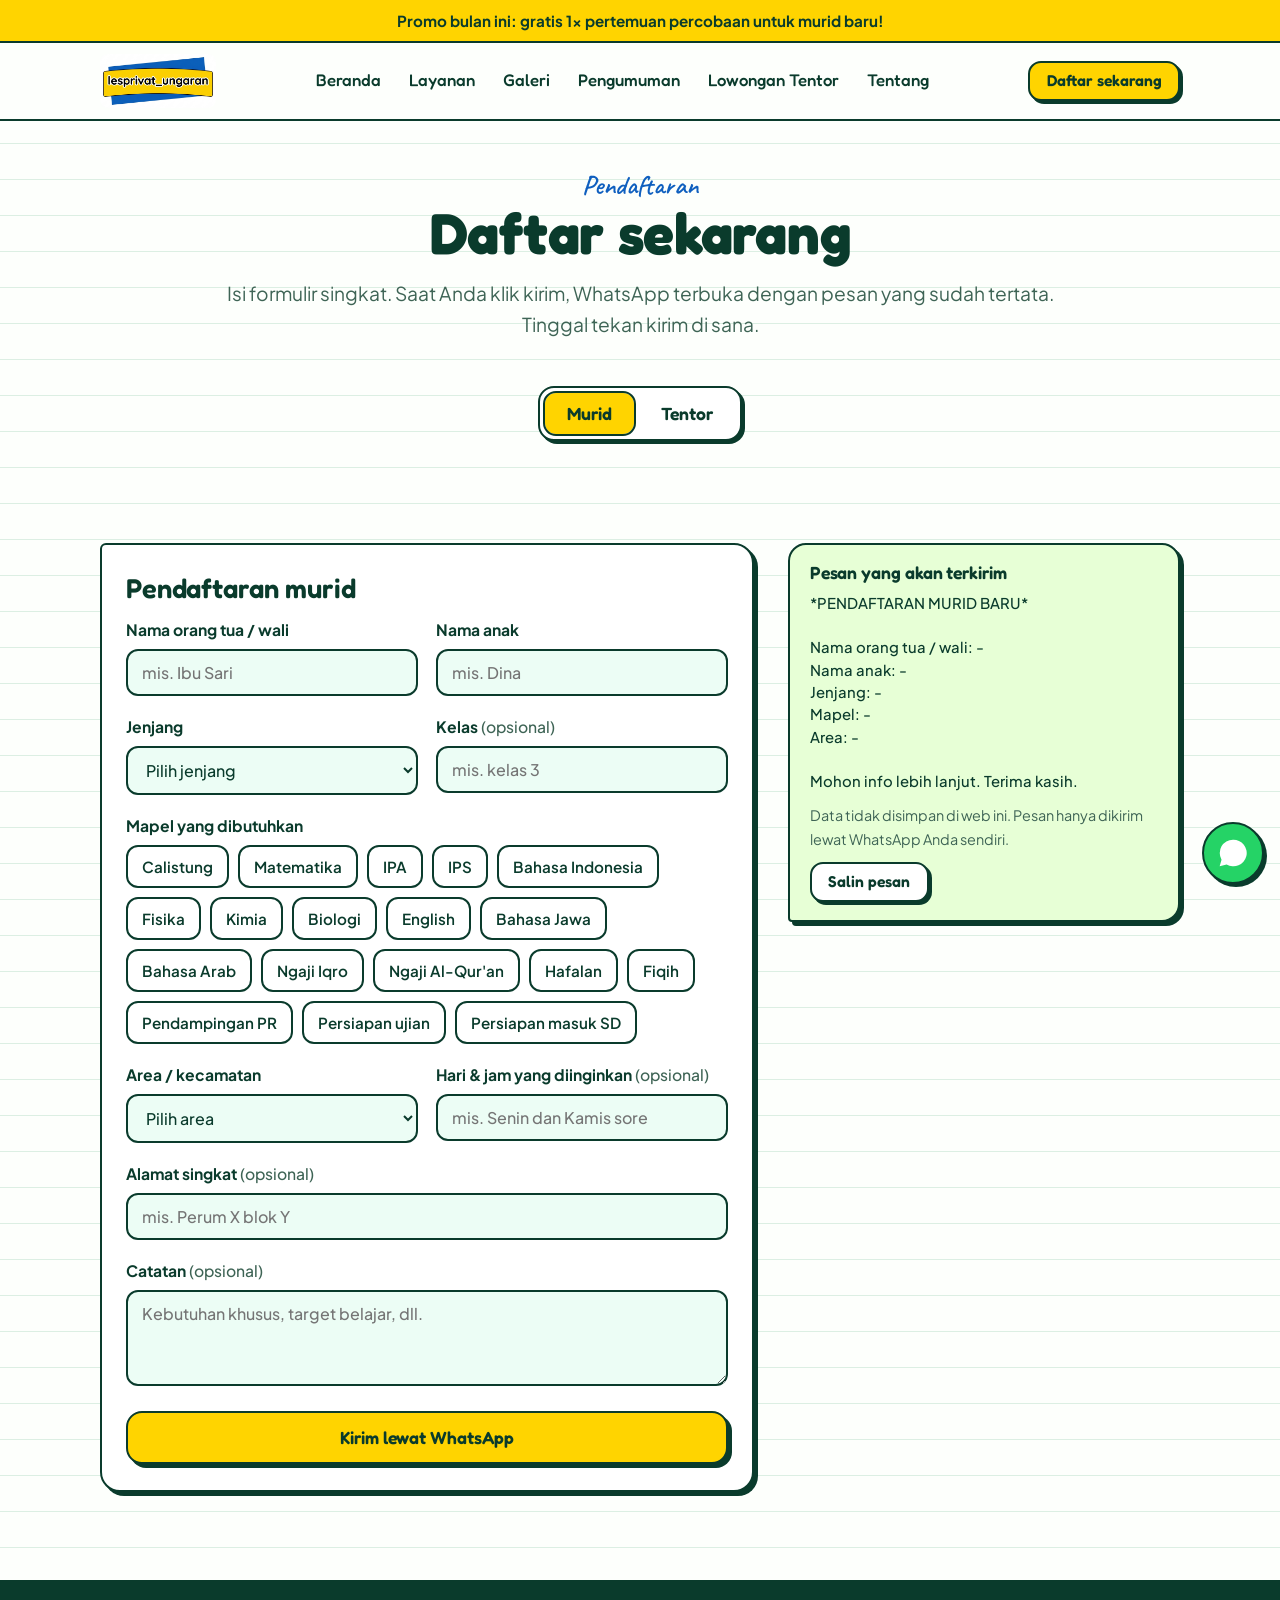
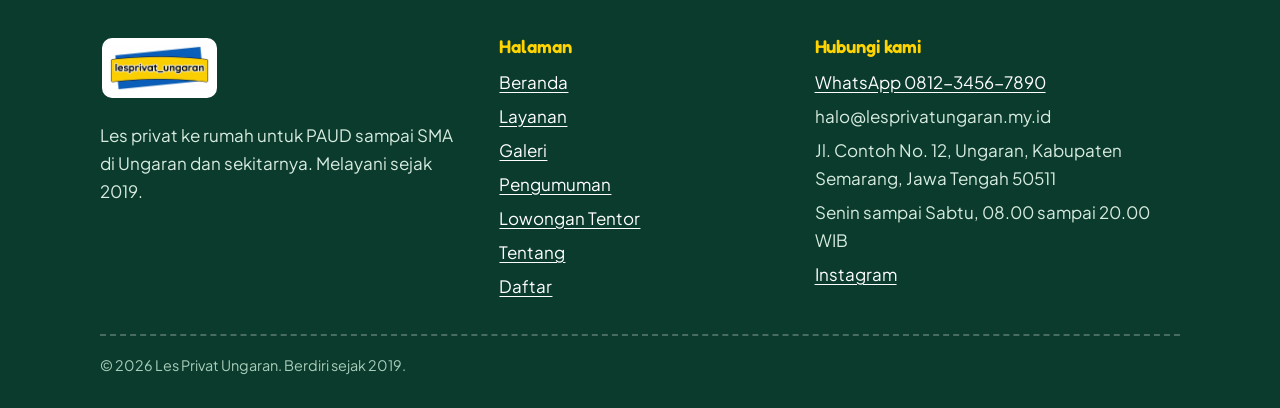
==== daftar.html @ e4657fcc "Add files via upload" ====
<!doctype html>
<html lang="id">
<head>
<meta charset="utf-8">
<meta name="viewport" content="width=device-width, initial-scale=1">
<title>Daftar Les Privat atau Jadi Tentor | Les Privat Ungaran</title>
<meta name="description" content="Daftar les privat untuk anak atau lamar jadi tentor. Isi formulir, lalu lanjut ke WhatsApp dengan pesan yang sudah tertata.">
<meta name="theme-color" content="#047857">
<meta property="og:type" content="website">
<meta property="og:title" content="Daftar Les Privat atau Jadi Tentor | Les Privat Ungaran">
<meta property="og:description" content="Daftar les privat untuk anak atau lamar jadi tentor. Isi formulir, lalu lanjut ke WhatsApp dengan pesan yang sudah tertata.">
<meta property="og:locale" content="id_ID">
<meta property="og:image" content="https://lesprivatungaran.my.id/assets/img/logo.png">
<link rel="icon" href="assets/img/favicon.svg" type="image/svg+xml">
<link rel="preconnect" href="https://fonts.googleapis.com">
<link rel="preconnect" href="https://fonts.gstatic.com" crossorigin>
<link href="https://fonts.googleapis.com/css2?family=Caveat:wght@600;700&family=Fredoka:wght@500;600;700&family=Plus+Jakarta+Sans:wght@500;600;700;800&display=swap" rel="stylesheet">
<link rel="stylesheet" href="assets/css/style.css">
</head>
<body data-page="daftar">
<main id="isi">
<section class="page-head"><div class="wrap center">
 <span class="hand crumb">Pendaftaran</span>
 <h1>Daftar sekarang</h1>
 <p class="lead">Isi formulir singkat. Saat Anda klik kirim, WhatsApp terbuka dengan pesan yang sudah tertata. Tinggal tekan kirim di sana.</p>
 <div class="tabs" role="tablist" aria-label="Jenis pendaftaran">
  <button class="tab" role="tab" type="button" data-tab="murid" aria-selected="true">Murid</button>
  <button class="tab" role="tab" type="button" data-tab="tentor" aria-selected="false">Tentor</button>
 </div>
</div></section>

<section class="section-tight"><div class="wrap form-layout">
 <div>
  <div class="form-paper" data-panel="murid">
   <h2>Pendaftaran murid</h2>
   <form data-wa-form data-title="PENDAFTARAN MURID BARU" novalidate>
    <div class="form-error" role="alert" hidden></div>
    <div class="row2">
     <div class="field"><label for="ortu">Nama orang tua / wali</label><input type="text" id="ortu" name="ortu" data-label="Nama orang tua / wali" placeholder="mis. Ibu Sari" required></div><div class="field"><label for="anak">Nama anak</label><input type="text" id="anak" name="anak" data-label="Nama anak" placeholder="mis. Dina" required></div>
    </div>
    <div class="row2">
     <div class="field"><label for="jenjang">Jenjang</label><select id="jenjang" name="jenjang" data-label="Jenjang" required><option value="">Pilih jenjang</option><option>PAUD</option><option>TK</option><option>SD</option><option>SMP</option><option>SMA</option></select></div>
     <div class="field"><label for="kelas">Kelas <span class=opt>(opsional)</span></label><input type="text" id="kelas" name="kelas" data-label="Kelas" placeholder="mis. kelas 3"></div>
    </div>
    <div class="field"><span class="lbl">Mapel yang dibutuhkan</span><div class="check-chips" data-chips="mapel" data-name="mapel" data-label="Mapel"></div></div>
    <div class="row2">
     <div class="field"><label for="area">Area / kecamatan</label><select id="area" data-area name="area" data-label="Area" required></select></div>
     <div class="field"><label for="jadwal">Hari & jam yang diinginkan <span class=opt>(opsional)</span></label><input type="text" id="jadwal" name="jadwal" data-label="Hari & jam yang diinginkan" placeholder="mis. Senin dan Kamis sore"></div>
    </div>
    <div class="field"><label for="alamat">Alamat singkat <span class="opt">(opsional)</span></label><input type="text" id="alamat" name="alamat" data-label="Alamat" placeholder="mis. Perum X blok Y"></div>
    <div class="field"><label for="catatan">Catatan <span class="opt">(opsional)</span></label><textarea id="catatan" name="catatan" data-label="Catatan" placeholder="Kebutuhan khusus, target belajar, dll."></textarea></div>
    <button class="btn btn-block" type="submit">Kirim lewat WhatsApp</button>
   </form>
  </div>

  <div class="form-paper" data-panel="tentor" hidden>
   <h2>Lamaran tentor</h2>
   <form data-wa-form data-title="LAMARAN TENTOR" novalidate>
    <div class="form-error" role="alert" hidden></div>
    <div class="row2">
     <div class="field"><label for="nama">Nama lengkap</label><input type="text" id="nama" name="nama" data-label="Nama lengkap" placeholder="" required></div><div class="field"><label for="posisi">Posisi yang dilamar <span class=opt>(opsional)</span></label><input type="text" id="posisi" name="posisi" data-label="Posisi yang dilamar" placeholder="mis. Tentor Matematika"></div>
    </div>
    <div class="row2">
     <div class="field"><label for="pend">Pendidikan terakhir</label><input type="text" id="pend" name="pend" data-label="Pendidikan terakhir" placeholder="mis. S1 Pendidikan Matematika" required></div><div class="field"><label for="domisili">Domisili</label><input type="text" id="domisili" name="domisili" data-label="Domisili" placeholder="mis. Ungaran Timur" required></div>
    </div>
    <div class="field"><span class="lbl">Mapel yang dikuasai</span><div class="check-chips" data-chips="mapel" data-name="mapelt" data-label="Mapel dikuasai"></div></div>
    <div class="field"><label for="jenj">Jenjang yang bisa diajar</label><input type="text" id="jenj" name="jenj" data-label="Jenjang" placeholder="mis. SD dan SMP" required></div>
    <div class="field"><label for="pengalaman">Pengalaman mengajar</label><textarea id="pengalaman" name="pengalaman" data-label="Pengalaman" placeholder="Ceritakan singkat. Jika belum ada, tulis belum ada."></textarea></div>
    <div class="row2">
     <div class="field"><label for="tersedia">Hari & jam tersedia</label><input type="text" id="tersedia" name="tersedia" data-label="Hari & jam tersedia" placeholder="mis. Senin sampai Jumat sore" required></div>
     <div class="field"><label for="kendaraan">Punya kendaraan?</label><select id="kendaraan" name="kendaraan" data-label="Kendaraan"><option>Ya</option><option>Tidak</option></select></div>
    </div>
    <button class="btn btn-block" type="submit">Kirim lamaran lewat WhatsApp</button>
   </form>
  </div>
 </div>

 <aside class="preview" aria-label="Pratinjau pesan WhatsApp">
  <h3>Pesan yang akan terkirim</h3>
  <pre data-preview></pre>
  <p class="small">Data tidak disimpan di web ini. Pesan hanya dikirim lewat WhatsApp Anda sendiri.</p>
  <button type="button" class="btn btn-sm btn-white" data-copy style="margin-top:10px">Salin pesan</button>
 </aside>
</div></section>
</main>
<script src="data/site.js"></script>
<script src="assets/js/main.js"></script>
</body>
</html>
---- assets/css/style.css ----
/* =====================================================================
   Les Privat Ungaran: tema "buku tulis sekolah"
   Warna: hijau (sama dengan ERP) + kuning & biru dari logo + tinta hijau tua
   ===================================================================== */
:root {
  --ink: #0A3B2C;
  --ink-soft: #3E6455;
  --green: #059669;
  --green-d: #047857;
  --green-l: #CDEFDD;
  --mint: #ECFDF5;
  --yellow: #FFD400;
  --yellow-l: #FFF1A0;
  --blue: #0F5FBF;
  --blue-l: #D6E7FB;
  --coral-l: #FFDCD3;
  --paper: #FDFFFC;
  --line: #DCEFE3;

  --display: 'Fredoka', 'Trebuchet MS', system-ui, sans-serif;
  --body: 'Plus Jakarta Sans', system-ui, -apple-system, 'Segoe UI', Roboto, sans-serif;
  --hand: 'Caveat', 'Comic Sans MS', cursive;

  --bd: 2.5px solid var(--ink);
  --shadow: 4px 4px 0 var(--ink);
  --shadow-sm: 3px 3px 0 var(--ink);
  --wrap: 1120px;
  --gut: 20px;
}

*, *::before, *::after { box-sizing: border-box; }
html { scroll-behavior: smooth; -webkit-text-size-adjust: 100%; }
body {
  margin: 0;
  font-family: var(--body);
  font-size: 1.0625rem;
  line-height: 1.65;
  color: var(--ink);
  background-color: var(--paper);
  background-image: repeating-linear-gradient(to bottom, transparent 0 35px, var(--line) 35px 36px);
  overflow-x: hidden;
}
img, svg { max-width: 100%; display: block; }
a { color: var(--blue); text-underline-offset: 3px; }
a:hover { color: var(--green-d); }
:focus-visible { outline: 3px solid var(--blue); outline-offset: 3px; border-radius: 6px; }
.sr-only { position: absolute; width: 1px; height: 1px; overflow: hidden; clip: rect(0 0 0 0); white-space: nowrap; }
.skip { position: absolute; left: -999px; top: 8px; background: var(--yellow); color: var(--ink); padding: 8px 14px; border: var(--bd); border-radius: 10px; z-index: 100; }
.skip:focus { left: 8px; }

h1, h2, h3, h4 { font-family: var(--display); font-weight: 600; line-height: 1.12; margin: 0 0 .5em; letter-spacing: -.005em; color: var(--ink); }
h1 { font-size: clamp(2.2rem, 5.4vw, 3.8rem); font-weight: 700; }
h2 { font-size: clamp(1.8rem, 4.2vw, 2.8rem); }
h3 { font-size: 1.3rem; }
p { margin: 0 0 1em; max-width: 62ch; }
.lead { font-size: 1.2rem; color: var(--ink-soft); }
.hand { font-family: var(--hand); font-size: 1.7rem; line-height: 1.1; color: var(--blue); font-weight: 600; }

.wrap { width: 100%; max-width: var(--wrap); margin: 0 auto; padding: 0 var(--gut); }
.section { padding: 72px 0; }
.section-tight { padding: 48px 0; }
.center { text-align: center; }
.center p, .center .lead { margin-left: auto; margin-right: auto; }

/* ---------- tombol bergaya stiker ---------- */
.btn {
  display: inline-flex; align-items: center; justify-content: center; gap: .5em;
  font-family: var(--display); font-weight: 600; font-size: 1.1rem; line-height: 1.1;
  padding: .85em 1.4em; border: var(--bd); border-radius: 16px; cursor: pointer;
  color: var(--ink); background: var(--yellow); box-shadow: var(--shadow); text-decoration: none;
  transition: transform .12s ease, box-shadow .12s ease;
}
.btn:hover { color: var(--ink); transform: translate(-1px, -1px); box-shadow: 5px 5px 0 var(--ink); }
.btn:active { transform: translate(3px, 3px); box-shadow: 1px 1px 0 var(--ink); }
.btn-green { background: var(--green-d); color: #fff; }
.btn-green:hover { color: #fff; }
.btn-white { background: #fff; }
.btn-sm { font-size: .98rem; padding: .6em 1.05em; box-shadow: var(--shadow-sm); border-radius: 13px; }
.btn-block { width: 100%; }
.btn-row { display: flex; flex-wrap: wrap; gap: 14px; margin-top: 8px; }
.wa-ico { width: 1.2em; height: 1.2em; flex: none; }

/* ---------- bar promo ---------- */
.promo { background: var(--yellow); border-bottom: var(--bd); text-align: center; font-weight: 700; font-size: .95rem; padding: 8px var(--gut); }
.promo[hidden] { display: none; }

/* ---------- header ---------- */
.site-header { position: sticky; top: 0; z-index: 50; background: var(--paper); border-bottom: var(--bd); }
.site-header .wrap { display: flex; align-items: center; justify-content: space-between; gap: 16px; height: 76px; }
.brand img { height: 54px; width: auto; border-radius: 8px; }
.nav { display: none; align-items: center; gap: 4px; }
.nav a { font-family: var(--display); font-weight: 500; font-size: 1.05rem; color: var(--ink); text-decoration: none; padding: 8px 12px; border-radius: 12px; }
.nav a:hover { background: var(--green-l); color: var(--ink); }
.nav a[aria-current="page"] { background: var(--yellow); border: 2px solid var(--ink); padding: 6px 10px; }
.head-cta { display: none; }
.menu-btn { display: inline-flex; flex-direction: column; justify-content: center; gap: 5px; width: 46px; height: 46px; padding: 0 11px; border: var(--bd); border-radius: 13px; background: var(--yellow); cursor: pointer; box-shadow: var(--shadow-sm); }
.menu-btn span { height: 3px; background: var(--ink); border-radius: 2px; transition: transform .2s, opacity .2s; }
.menu-btn[aria-expanded="true"] span:nth-child(1) { transform: translateY(8px) rotate(45deg); }
.menu-btn[aria-expanded="true"] span:nth-child(2) { opacity: 0; }
.menu-btn[aria-expanded="true"] span:nth-child(3) { transform: translateY(-8px) rotate(-45deg); }
.mobile-nav { display: none; border-top: var(--bd); background: var(--paper); padding: 10px var(--gut) 18px; }
.mobile-nav.open { display: block; }
.mobile-nav a { display: block; font-family: var(--display); font-size: 1.25rem; padding: 12px 6px; color: var(--ink); text-decoration: none; border-bottom: 2px dashed var(--green-l); }
.mobile-nav a[aria-current="page"] { color: var(--green-d); font-weight: 700; }
.mobile-nav .btn { margin-top: 14px; width: 100%; border-bottom: var(--bd); }
@media (min-width: 900px) {
  .nav { display: flex; }
  .head-cta { display: inline-flex; }
  .menu-btn, .mobile-nav { display: none !important; }
}

/* ---------- pita gelombang antar bagian ---------- */
.band { position: relative; background: var(--green-d); color: #fff; }
.band h1, .band h2, .band h3 { color: #fff; }
.band .lead { color: #D8F5E6; }
.band-yellow { background: var(--yellow); color: var(--ink); }
.band-yellow h2, .band-yellow h3 { color: var(--ink); }
.band::before, .band::after {
  content: ""; position: absolute; left: 0; right: 0; height: 22px; pointer-events: none;
  background-repeat: repeat-x; background-size: 600px 22px;
}
.band::before { top: -21px; background-image: url("data:image/svg+xml,%3Csvg xmlns='http://www.w3.org/2000/svg' viewBox='0 0 600 22'%3E%3Cpath fill='%23047857' d='M0 22V11q37-22 75 0t75 0 75 0 75 0 75 0 75 0 75 0 75 0V22z'/%3E%3C/svg%3E"); }
.band::after { bottom: -21px; transform: scaleY(-1); background-image: url("data:image/svg+xml,%3Csvg xmlns='http://www.w3.org/2000/svg' viewBox='0 0 600 22'%3E%3Cpath fill='%23047857' d='M0 22V11q37-22 75 0t75 0 75 0 75 0 75 0 75 0 75 0 75 0V22z'/%3E%3C/svg%3E"); }
.band-yellow::before, .band-yellow::after { background-image: url("data:image/svg+xml,%3Csvg xmlns='http://www.w3.org/2000/svg' viewBox='0 0 600 22'%3E%3Cpath fill='%23FFD400' d='M0 22V11q37-22 75 0t75 0 75 0 75 0 75 0 75 0 75 0 75 0V22z'/%3E%3C/svg%3E"); }
.paper-solid { background: var(--paper); background-image: none; }

/* ---------- hero ---------- */
.hero { padding: 44px 0 90px; }
.hero-grid { display: grid; gap: 44px; align-items: center; }
.hero h1 { margin: 6px 0 18px; }
.marker { background: linear-gradient(transparent 56%, var(--yellow) 56% 92%, transparent 92%); padding: 0 .08em; -webkit-box-decoration-break: clone; box-decoration-break: clone; }
.hero .lead { max-width: 34em; }

.pr-sheet {
  margin-top: 28px; max-width: 420px; background: #fff; border: var(--bd); border-radius: 6px 18px 18px 18px;
  box-shadow: var(--shadow); padding: 16px 20px 14px 52px; position: relative; transform: rotate(-1.2deg);
  background-image: repeating-linear-gradient(to bottom, transparent 0 33px, var(--blue-l) 33px 34px);
}
.pr-sheet::before { content: ""; position: absolute; left: 36px; top: 0; bottom: 0; width: 2px; background: #FF8F7A; }
.pr-title { font-family: var(--hand); font-size: 1.7rem; font-weight: 700; color: var(--blue); line-height: 34px; margin: 0; }
.pr-list { list-style: none; margin: 0; padding: 0; }
.pr-list li { display: flex; align-items: center; gap: 12px; line-height: 34px; font-family: var(--hand); font-size: 1.75rem; font-weight: 600; }
.pr-check { position: relative; width: 24px; height: 24px; border: 2.5px solid var(--ink); border-radius: 6px; flex: none; background: #fff; }
.pr-check svg { position: absolute; left: -3px; top: -9px; width: 34px; height: 34px; overflow: visible; }
.pr-check path { fill: none; stroke: var(--green); stroke-width: 4.5; stroke-linecap: round; stroke-linejoin: round; stroke-dasharray: 40; stroke-dashoffset: 0; }
.js .pr-check path { stroke-dashoffset: 40; }
.js .pr-list li.done .pr-check path { animation: tick .45s ease-out forwards; animation-delay: calc(var(--i) * .5s + .4s); }
@keyframes tick { to { stroke-dashoffset: 0; } }

.stack { position: relative; min-height: 360px; }
.polaroid { background: #fff; border: var(--bd); padding: 10px 10px 0; box-shadow: var(--shadow); border-radius: 6px; position: relative; margin: 0; }
.polaroid img { width: 100%; aspect-ratio: 4 / 3; object-fit: cover; border: 2px solid var(--ink); border-radius: 3px; background: var(--mint); }
.polaroid figcaption { font-family: var(--hand); font-size: 1.45rem; font-weight: 600; line-height: 1.1; padding: 10px 4px 12px; color: var(--ink); text-align: center; }
.polaroid::before { content: ""; position: absolute; top: -13px; left: 50%; width: 84px; height: 26px; margin-left: -42px; background: rgba(255, 212, 0, .75); border: 2px solid rgba(10, 59, 44, .25); transform: rotate(-3deg); }
.stack .polaroid { position: absolute; width: min(300px, 70%); }
.stack .p1 { left: 0; top: 10px; transform: rotate(-5deg); }
.stack .p2 { right: 0; top: 70px; transform: rotate(4deg); z-index: 2; }
.stack .p3 { left: 14%; bottom: 0; transform: rotate(-1deg); z-index: 3; width: min(270px, 64%); }
.stamp {
  display: inline-flex; flex-direction: column; align-items: center; justify-content: center; text-align: center;
  width: 128px; height: 128px; border: 4px double var(--ink); border-radius: 50%; background: var(--yellow); color: var(--ink);
  font-family: var(--display); line-height: 1; transform: rotate(-9deg); box-shadow: var(--shadow-sm);
}
.stamp b { font-size: 2.3rem; font-weight: 700; display: block; }
.stamp small { font-size: .85rem; font-weight: 500; margin-top: 4px; }
.stack .stamp { position: absolute; right: 2%; bottom: 8px; z-index: 5; }
@media (min-width: 900px) {
  .hero { padding: 64px 0 110px; }
  .hero-grid { grid-template-columns: 1.08fr .92fr; }
  .stack { min-height: 470px; }
}

/* ---------- baris stempel angka ---------- */
.stamps { display: flex; flex-wrap: wrap; justify-content: center; gap: 22px 40px; padding: 38px 0 34px; }
.stamps .stamp { background: #fff; }
.stamps .stamp:nth-child(2) { background: var(--yellow); transform: rotate(5deg); }
.stamps .stamp:nth-child(3) { background: var(--blue-l); transform: rotate(-4deg); }
.stamps .stamp:nth-child(4) { background: var(--green-l); transform: rotate(7deg); }
.stamp-text { color: #fff; max-width: 280px; align-self: center; font-family: var(--display); font-size: 1.35rem; line-height: 1.25; }

/* ---------- catatan tempel ---------- */
.notes { display: grid; gap: 26px 22px; margin-top: 44px; grid-template-columns: repeat(auto-fit, minmax(260px, 1fr)); }
.note { position: relative; padding: 26px 22px 22px; border: var(--bd); box-shadow: var(--shadow); border-radius: 4px 4px 18px 4px; background: var(--yellow-l); transition: transform .15s; }
.note:hover { transform: rotate(0) translateY(-3px) !important; }
.note:nth-child(1) { transform: rotate(-1.6deg); }
.note:nth-child(2) { transform: rotate(1.2deg); background: var(--green-l); }
.note:nth-child(3) { transform: rotate(-.8deg); background: var(--blue-l); }
.note:nth-child(4) { transform: rotate(1.4deg); background: var(--coral-l); }
.note:nth-child(5) { transform: rotate(-1.2deg); }
.note:nth-child(6) { transform: rotate(1deg); background: var(--green-l); }
.note .ico { width: 46px; height: 46px; border: var(--bd); border-radius: 14px; background: #fff; display: grid; place-items: center; margin-bottom: 12px; }
.note .ico svg { width: 26px; height: 26px; stroke: var(--ink); fill: none; stroke-width: 2.2; stroke-linecap: round; stroke-linejoin: round; }
.note h3 { margin-bottom: .3em; }
.note p { margin: 0; font-size: 1rem; }
.note::before { content: ""; position: absolute; top: -12px; left: 50%; width: 70px; height: 22px; margin-left: -35px; background: rgba(255,255,255,.7); border: 2px solid rgba(10,59,44,.2); transform: rotate(2deg); }

/* ---------- langkah ---------- */
.steps { counter-reset: s; display: grid; gap: 28px; margin: 44px 0 0; padding: 0; list-style: none; }
.steps li { counter-increment: s; position: relative; background: #fff; border: var(--bd); border-radius: 18px; box-shadow: var(--shadow); padding: 26px 22px 22px 22px; }
.steps li::before { content: counter(s); position: absolute; top: -22px; left: 20px; width: 46px; height: 46px; display: grid; place-items: center; font-family: var(--display); font-weight: 700; font-size: 1.5rem; background: var(--yellow); border: var(--bd); border-radius: 50%; }
.steps h3 { margin-top: 10px; }
.steps p { margin: 0; }
@media (min-width: 800px) {
  .steps { grid-template-columns: repeat(var(--n, 3), 1fr); }
  .steps li:not(:last-child)::after { content: ""; position: absolute; top: 14px; right: -26px; width: 26px; border-top: 3px dashed var(--ink); }
}

/* ---------- mading ---------- */
.mading { display: grid; gap: 30px 22px; grid-template-columns: repeat(auto-fill, minmax(280px, 1fr)); margin-top: 40px; }
.pin { position: relative; background: #fff; border: var(--bd); border-radius: 6px; box-shadow: var(--shadow); padding: 28px 22px 20px; }
.pin:nth-child(odd) { transform: rotate(-.9deg); }
.pin:nth-child(even) { transform: rotate(.8deg); }
.pin::before { content: ""; position: absolute; top: -11px; left: 50%; margin-left: -11px; width: 22px; height: 22px; border-radius: 50%; background: #E4572E; border: var(--bd); box-shadow: inset -3px -3px 0 rgba(0,0,0,.18); }
.pin.sematkan { background: var(--yellow-l); }
.tag { display: inline-block; font-weight: 800; font-size: .8rem; padding: 3px 11px; border: 2px solid var(--ink); border-radius: 999px; background: var(--green-l); margin-bottom: 10px; }
.tag.Kompetisi { background: var(--yellow); }
.tag.Prestasi { background: var(--coral-l); }
.tag.Jadwal { background: var(--blue-l); }
.pin time { display: block; font-size: .88rem; color: var(--ink-soft); margin-bottom: 6px; }
.pin h3 { font-size: 1.2rem; }
.pin p { font-size: .98rem; margin: 0; }
.pin .flag { position: absolute; top: 12px; right: 12px; font-family: var(--hand); font-size: 1.3rem; color: #C23B1A; transform: rotate(6deg); font-weight: 700; }

/* ---------- filter chip ---------- */
.filters { display: flex; flex-wrap: wrap; gap: 10px; justify-content: center; margin: 26px 0 0; }
.chip { font: 600 .98rem var(--body); padding: 8px 16px; border: var(--bd); border-radius: 999px; background: #fff; color: var(--ink); cursor: pointer; }
.chip:hover { background: var(--green-l); }
.chip[aria-pressed="true"], .chip.on { background: var(--yellow); box-shadow: var(--shadow-sm); }

/* ---------- galeri ---------- */
.gallery { columns: 1; column-gap: 28px; margin-top: 40px; }
@media (min-width: 560px) { .gallery { columns: 2; } }
@media (min-width: 900px) { .gallery { columns: 3; } }
.gallery .polaroid { break-inside: avoid; margin: 0 0 34px; cursor: zoom-in; display: block; width: 100%; text-align: left; font: inherit; padding-bottom: 0; transition: transform .15s; }
.gallery .polaroid:nth-child(3n+1) { transform: rotate(-1.4deg); }
.gallery .polaroid:nth-child(3n+2) { transform: rotate(1.1deg); }
.gallery .polaroid:nth-child(3n) { transform: rotate(-.5deg); }
.gallery .polaroid:hover { transform: rotate(0) scale(1.02); z-index: 2; }
.preview-grid { display: grid; gap: 30px 24px; grid-template-columns: repeat(auto-fit, minmax(210px, 1fr)); margin-top: 40px; }
.preview-grid .polaroid:nth-child(odd) { transform: rotate(-1.6deg); }
.preview-grid .polaroid:nth-child(even) { transform: rotate(1.4deg); }
.lightbox { position: fixed; inset: 0; z-index: 200; background: rgba(10, 59, 44, .92); display: none; align-items: center; justify-content: center; padding: 20px; }
.lightbox.open { display: flex; }
.lightbox figure { margin: 0; max-width: min(900px, 100%); max-height: 100%; background: #fff; border: var(--bd); padding: 12px 12px 0; border-radius: 6px; }
.lightbox img { max-height: 72vh; width: auto; margin: 0 auto; border: 2px solid var(--ink); }
.lightbox figcaption { font-family: var(--hand); font-size: 1.7rem; text-align: center; padding: 10px 0 14px; font-weight: 600; }
.lb-btn { position: absolute; width: 52px; height: 52px; border-radius: 50%; border: var(--bd); background: var(--yellow); color: var(--ink); font: 700 1.7rem var(--display); cursor: pointer; display: grid; place-items: center; }
.lb-close { top: 16px; right: 16px; }
.lb-prev { left: 12px; top: 50%; transform: translateY(-50%); }
.lb-next { right: 12px; top: 50%; transform: translateY(-50%); }

/* ---------- jenjang & mapel ---------- */
.levels { display: grid; gap: 28px 22px; grid-template-columns: repeat(auto-fit, minmax(235px, 1fr)); margin-top: 44px; }
.level { background: #fff; border: var(--bd); border-radius: 6px 16px 16px 6px; box-shadow: var(--shadow); overflow: hidden; display: flex; flex-direction: column; }
.level .cover { padding: 16px 18px 14px 22px; border-bottom: var(--bd); font-family: var(--display); font-weight: 700; font-size: 1.6rem; background: var(--yellow); position: relative; }
.level.hijau .cover { background: var(--green-l); }
.level.biru .cover { background: var(--blue-l); }
.level .cover::before { content: ""; position: absolute; left: 8px; top: 0; bottom: 0; width: 3px; background: repeating-linear-gradient(to bottom, var(--ink) 0 8px, transparent 8px 16px); opacity: .35; }
.level p { margin: 0; padding: 16px 18px 20px 22px; font-size: 1rem; }
.mapel-group { margin-top: 30px; }
.mapel-group h3 { font-size: 1.15rem; margin-bottom: 10px; }
.chips { display: flex; flex-wrap: wrap; gap: 10px; }
.chips span { padding: 7px 15px; background: #fff; border: 2px solid var(--ink); border-radius: 12px; font-weight: 600; font-size: .98rem; }
.chips span:nth-child(3n+1) { background: var(--yellow-l); }
.chips span:nth-child(3n+2) { background: var(--green-l); }
.chips span:nth-child(3n) { background: var(--blue-l); }
.two-col { display: grid; gap: 40px; align-items: start; }
@media (min-width: 900px) { .two-col { grid-template-columns: 1fr 1fr; gap: 64px; } }
.plain-list { margin: 0; padding: 0; list-style: none; }
.plain-list li { position: relative; padding: 6px 0 6px 34px; }
.plain-list li::before { content: ""; position: absolute; left: 0; top: 11px; width: 20px; height: 20px; border: 2.5px solid var(--ink); border-radius: 6px; background: var(--green-l) url("data:image/svg+xml,%3Csvg xmlns='http://www.w3.org/2000/svg' viewBox='0 0 24 24'%3E%3Cpath d='M5 13l4 4L19 6' fill='none' stroke='%230A3B2C' stroke-width='3.4' stroke-linecap='round' stroke-linejoin='round'/%3E%3C/svg%3E") center / 14px no-repeat; }

/* ---------- lowongan ---------- */
.jobs { display: grid; gap: 30px 22px; grid-template-columns: repeat(auto-fill, minmax(290px, 1fr)); margin-top: 40px; }
.job { background: #fff; border: var(--bd); border-radius: 18px; box-shadow: var(--shadow); padding: 0; display: flex; flex-direction: column; overflow: hidden; }
.job-head { background: var(--yellow); border-bottom: var(--bd); padding: 10px 20px; font-family: var(--hand); font-size: 1.7rem; font-weight: 700; display: flex; justify-content: space-between; align-items: center; line-height: 1.1; }
.job-head small { font: 800 .78rem var(--body); background: #fff; border: 2px solid var(--ink); border-radius: 999px; padding: 3px 10px; }
.job-body { padding: 18px 20px 22px; display: flex; flex-direction: column; gap: 6px; flex: 1; }
.job-body h3 { margin: 0 0 4px; }
.job-body .meta { font-size: .95rem; color: var(--ink-soft); margin: 0; }
.job-body ul { margin: 8px 0 14px; padding-left: 20px; }
.job-body .btn { margin-top: auto; align-self: flex-start; }
.job.tutup { filter: grayscale(1); opacity: .7; }
.job.tutup .job-head { background: #ddd; }

/* ---------- FAQ ---------- */
.faq { max-width: 780px; margin: 36px auto 0; display: grid; gap: 14px; }
.faq details { background: #fff; border: var(--bd); border-radius: 16px; box-shadow: var(--shadow-sm); }
.faq summary { list-style: none; cursor: pointer; padding: 16px 56px 16px 20px; font-family: var(--display); font-size: 1.15rem; font-weight: 600; position: relative; }
.faq summary::-webkit-details-marker { display: none; }
.faq summary::after { content: "+"; position: absolute; right: 16px; top: 50%; transform: translateY(-50%); width: 30px; height: 30px; border: 2.5px solid var(--ink); border-radius: 50%; background: var(--yellow); display: grid; place-items: center; font: 700 1.3rem/1 var(--display); padding-bottom: 3px; }
.faq details[open] summary::after { content: "–"; background: var(--green-l); }
.faq details p { margin: 0; padding: 0 20px 18px; }

/* ---------- formulir ---------- */
.tabs { display: inline-flex; border: var(--bd); border-radius: 16px; background: #fff; box-shadow: var(--shadow-sm); padding: 5px; gap: 5px; margin-top: 26px; }
.tab { font: 600 1.1rem var(--display); padding: 10px 22px; border: 0; border-radius: 11px; background: transparent; color: var(--ink); cursor: pointer; }
.tab[aria-selected="true"] { background: var(--yellow); outline: 2px solid var(--ink); }
.form-layout { display: grid; gap: 34px; margin-top: 34px; align-items: start; }
@media (min-width: 960px) { .form-layout { grid-template-columns: 1.25fr .75fr; } }
.form-paper {
  background: #fff; border: var(--bd); border-radius: 6px 20px 20px 20px; box-shadow: var(--shadow); padding: 28px 24px 26px 24px;
}
.form-paper h2 { font-size: 1.7rem; }
.field { margin-bottom: 18px; }
.field > label, .field > .lbl { display: block; font-weight: 700; margin-bottom: 6px; font-size: .98rem; }
.field .opt { font-weight: 500; color: var(--ink-soft); }
input[type=text], input[type=tel], input[type=number], select, textarea {
  width: 100%; font: 500 1rem var(--body); color: var(--ink); background: var(--mint);
  border: 2.5px solid var(--ink); border-radius: 12px; padding: 11px 14px;
}
textarea { min-height: 96px; resize: vertical; }
input:focus, select:focus, textarea:focus { outline: 3px solid var(--blue); outline-offset: 2px; background: #fff; }
.row2 { display: grid; gap: 0 18px; }
@media (min-width: 620px) { .row2 { grid-template-columns: 1fr 1fr; } }
.check-chips { display: flex; flex-wrap: wrap; gap: 9px; }
.check-chips label { position: relative; }
.check-chips input { position: absolute; opacity: 0; inset: 0; cursor: pointer; }
.check-chips span { display: inline-block; padding: 7px 14px; border: 2px solid var(--ink); border-radius: 12px; background: #fff; font-weight: 600; font-size: .95rem; }
.check-chips input:checked + span { background: var(--yellow); box-shadow: 2px 2px 0 var(--ink); }
.check-chips input:focus-visible + span { outline: 3px solid var(--blue); outline-offset: 2px; }
.preview { background: #E7FFD6; border: var(--bd); border-radius: 18px 18px 18px 4px; box-shadow: var(--shadow); padding: 18px 20px; position: sticky; top: 100px; }
.preview h3 { font-size: 1.1rem; }
.preview pre { margin: 0; white-space: pre-wrap; word-break: break-word; font: 500 .93rem/1.5 var(--body); color: var(--ink); }
.preview .small { font-size: .9rem; color: var(--ink-soft); margin: 12px 0 0; }
.form-error { background: var(--coral-l); border: var(--bd); border-radius: 12px; padding: 10px 14px; margin-bottom: 16px; font-weight: 600; }
.form-error[hidden] { display: none; }
.hp { position: absolute; left: -9999px; }

/* ---------- tentang ---------- */
.timeline { list-style: none; margin: 36px 0 0; padding: 0 0 0 28px; border-left: 4px dashed var(--ink); display: grid; gap: 26px; }
.timeline li { position: relative; }
.timeline li::before { content: ""; position: absolute; left: -41px; top: 6px; width: 22px; height: 22px; border: var(--bd); border-radius: 50%; background: var(--yellow); }
.timeline b { font-family: var(--display); font-size: 1.6rem; display: block; line-height: 1.1; }
.timeline p { margin: 2px 0 0; }
.legal { display: grid; gap: 22px; grid-template-columns: repeat(auto-fit, minmax(240px, 1fr)); margin-top: 36px; }
.piagam { background: #fff; border: var(--bd); outline: 3px double var(--ink); outline-offset: -11px; padding: 28px 24px; text-align: center; box-shadow: var(--shadow); border-radius: 4px; }
.piagam h3 { font-size: 1.1rem; }
.piagam p { margin: 0 auto; font-family: ui-monospace, 'SF Mono', Menlo, Consolas, monospace; font-weight: 700; font-size: .95rem; letter-spacing: .02em; }
.piagam .seal { width: 44px; height: 44px; margin: 0 auto 10px; border-radius: 50%; border: var(--bd); background: var(--yellow); display: grid; place-items: center; }
.piagam .seal svg { width: 22px; height: 22px; stroke: var(--ink); fill: none; stroke-width: 3; stroke-linecap: round; stroke-linejoin: round; }
.team { display: grid; gap: 28px 22px; grid-template-columns: repeat(auto-fit, minmax(200px, 1fr)); margin-top: 38px; }
.team .polaroid img { aspect-ratio: 1; }
.team .polaroid:nth-child(odd) { transform: rotate(-1.4deg); }
.team .polaroid:nth-child(even) { transform: rotate(1.2deg); }
.team figcaption small { display: block; font: 600 .86rem var(--body); color: var(--ink-soft); }
.contact-card { background: #fff; border: var(--bd); border-radius: 18px; box-shadow: var(--shadow); padding: 24px; }
.contact-card dl { margin: 0 0 18px; display: grid; gap: 14px; }
.contact-card dt { font-weight: 800; font-size: .92rem; }
.contact-card dd { margin: 2px 0 0; }
.map { border: var(--bd); border-radius: 18px; box-shadow: var(--shadow); overflow: hidden; min-height: 320px; background: var(--mint); }
.map iframe { width: 100%; height: 100%; min-height: 320px; border: 0; display: block; }

/* ---------- judul halaman dalam ---------- */
.page-head { padding: 50px 0 20px; }
.page-head h1 { font-size: clamp(2.2rem, 5.4vw, 3.6rem); margin-bottom: 12px; }
.crumb { margin-bottom: 6px; }

/* ---------- ajakan bertindak ---------- */
.cta-block { text-align: center; }
.cta-block h2 { margin-bottom: 12px; }
.cta-block .btn-row { justify-content: center; margin-top: 22px; }

/* ---------- footer ---------- */
.site-footer { background: var(--ink); color: #D7EBE0; padding: 56px 0 30px; margin-top: 40px; }
.site-footer a { color: #fff; }
.site-footer h4 { color: var(--yellow); font-size: 1.15rem; margin-bottom: .6em; }
.foot-grid { display: grid; gap: 34px; }
@media (min-width: 800px) { .foot-grid { grid-template-columns: 1.3fr 1fr 1.3fr; } }
.foot-logo { background: #fff; border: var(--bd); border-radius: 12px; padding: 6px; display: inline-block; margin-bottom: 14px; }
.foot-logo img { height: 48px; width: auto; }
.site-footer ul { list-style: none; margin: 0; padding: 0; display: grid; gap: 6px; }
.site-footer p { max-width: 38ch; }
.legal-line { border-top: 2px dashed rgba(255,255,255,.25); margin-top: 34px; padding-top: 18px; font-size: .9rem; color: #A9CDBB; }

/* ---------- tombol WA melayang ---------- */
.fab { position: fixed; right: 16px; bottom: 16px; z-index: 60; width: 62px; height: 62px; border-radius: 50%; background: #25D366; border: var(--bd); box-shadow: var(--shadow-sm); display: grid; place-items: center; color: #fff; }
.fab:hover { color: #fff; transform: translate(-1px,-1px); }
.fab svg { width: 32px; height: 32px; }

@media (prefers-reduced-motion: reduce) {
  html { scroll-behavior: auto; }
  *, *::before, *::after { animation: none !important; transition: none !important; }
  .pr-check path { stroke-dashoffset: 0 !important; }
}
@media (max-width: 520px) {
  .section { padding: 56px 0; }
  .stack .polaroid { width: 62%; }
  .stack { min-height: 400px; }
}

/* nama legalitas harus terbaca di atas pita hijau */
.band .piagam h3 { color: var(--ink); }
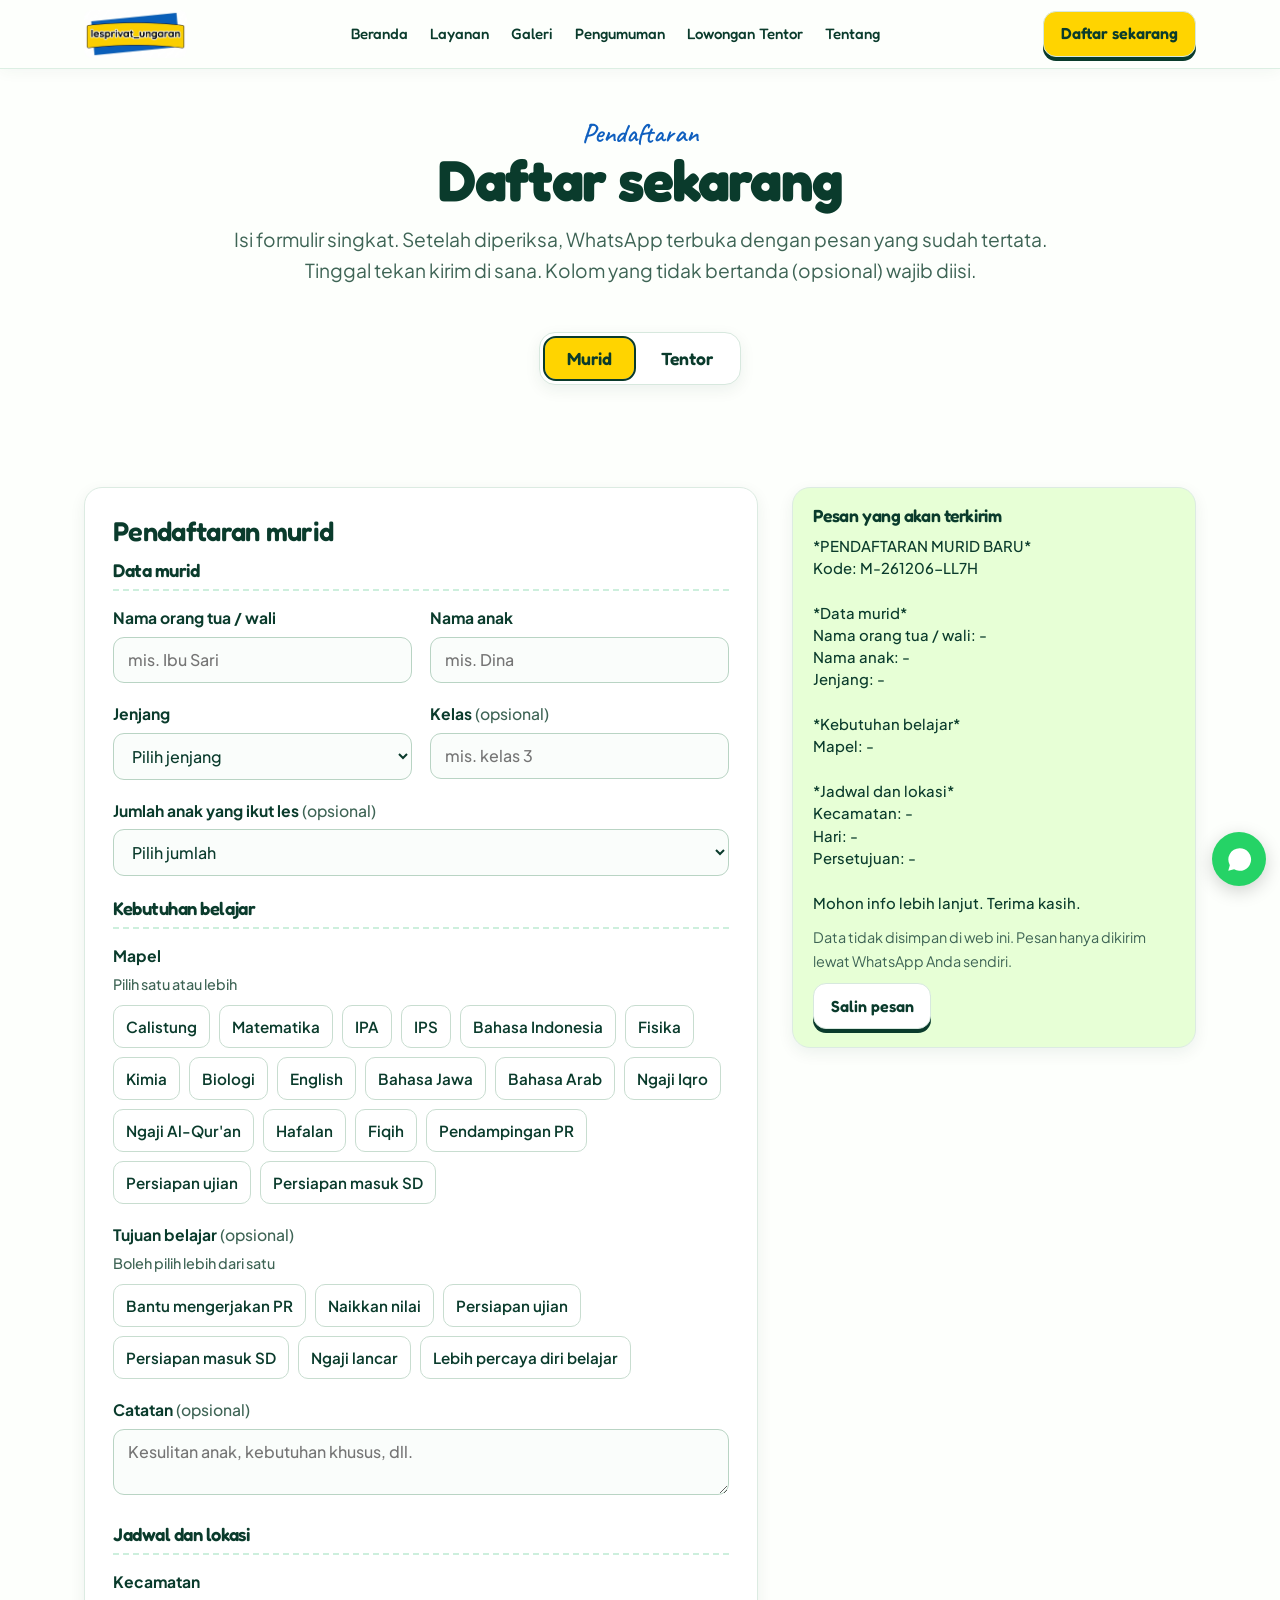
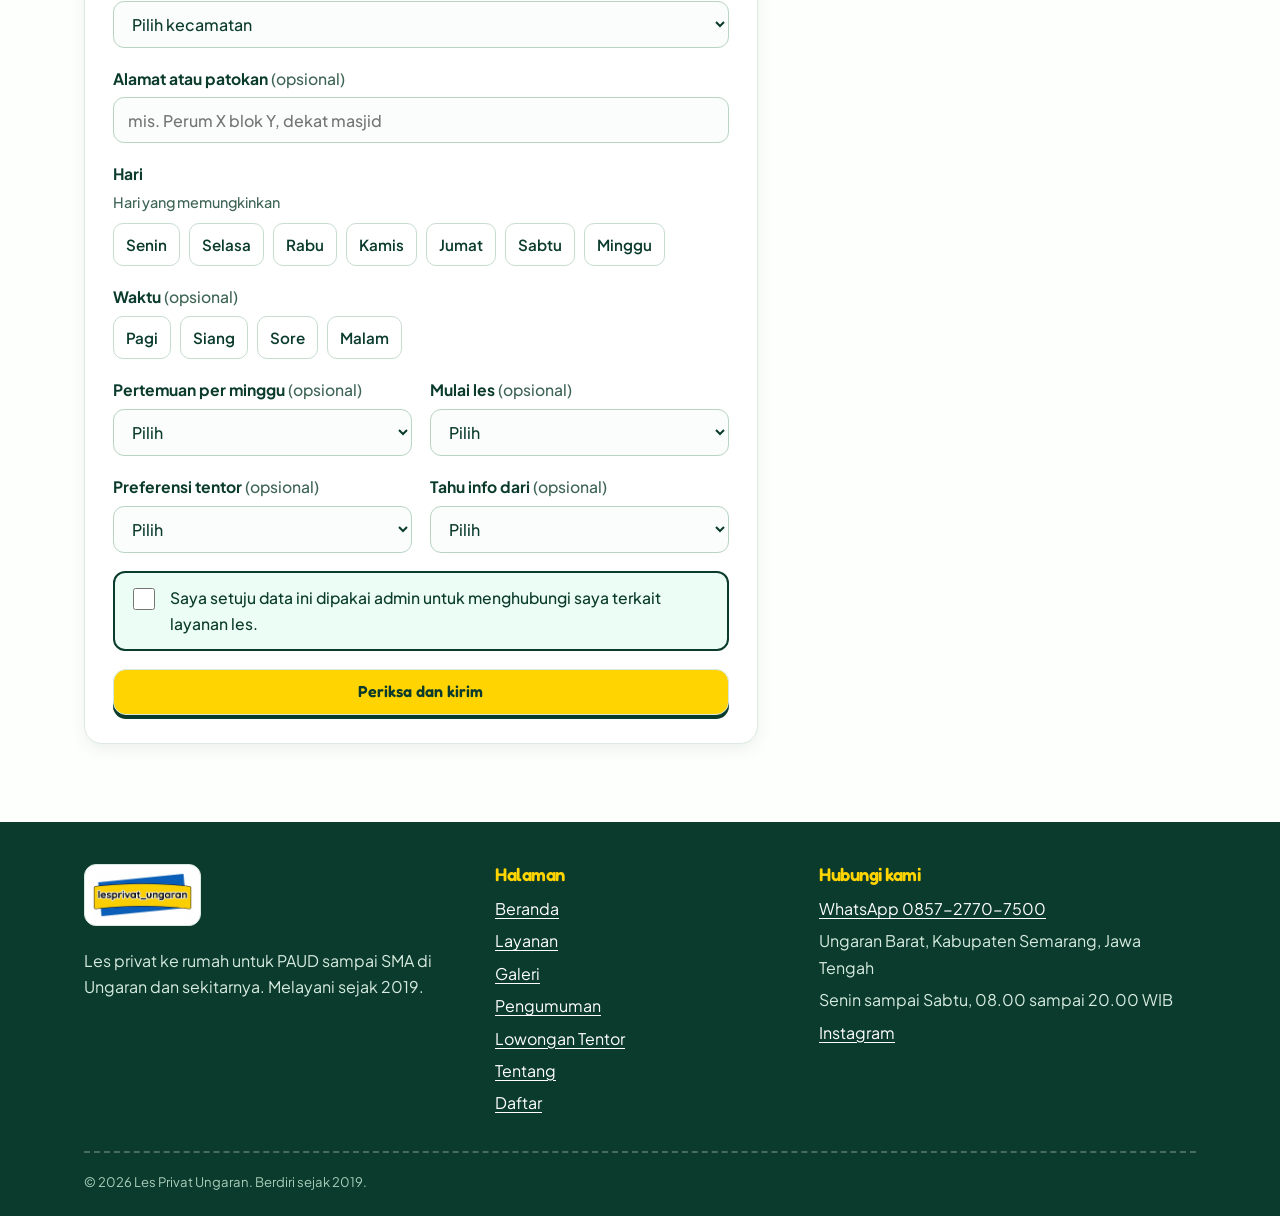
==== commit b5b22e77: "nm" ====
--- a/daftar.html
+++ b/daftar.html
@@ -22,7 +22,7 @@
 <section class="page-head"><div class="wrap center">
  <span class="hand crumb">Pendaftaran</span>
  <h1>Daftar sekarang</h1>
- <p class="lead">Isi formulir singkat. Saat Anda klik kirim, WhatsApp terbuka dengan pesan yang sudah tertata. Tinggal tekan kirim di sana.</p>
+ <p class="lead">Isi formulir singkat. Setelah diperiksa, WhatsApp terbuka dengan pesan yang sudah tertata. Tinggal tekan kirim di sana. Kolom yang tidak bertanda (opsional) wajib diisi.</p>
  <div class="tabs" role="tablist" aria-label="Jenis pendaftaran">
   <button class="tab" role="tab" type="button" data-tab="murid" aria-selected="true">Murid</button>
   <button class="tab" role="tab" type="button" data-tab="tentor" aria-selected="false">Tentor</button>
@@ -33,57 +33,71 @@
  <div>
   <div class="form-paper" data-panel="murid">
    <h2>Pendaftaran murid</h2>
-   <form data-wa-form data-title="PENDAFTARAN MURID BARU" novalidate>
-    <div class="form-error" role="alert" hidden></div>
-    <div class="row2">
-     <div class="field"><label for="ortu">Nama orang tua / wali</label><input type="text" id="ortu" name="ortu" data-label="Nama orang tua / wali" placeholder="mis. Ibu Sari" required></div><div class="field"><label for="anak">Nama anak</label><input type="text" id="anak" name="anak" data-label="Nama anak" placeholder="mis. Dina" required></div>
-    </div>
-    <div class="row2">
-     <div class="field"><label for="jenjang">Jenjang</label><select id="jenjang" name="jenjang" data-label="Jenjang" required><option value="">Pilih jenjang</option><option>PAUD</option><option>TK</option><option>SD</option><option>SMP</option><option>SMA</option></select></div>
-     <div class="field"><label for="kelas">Kelas <span class=opt>(opsional)</span></label><input type="text" id="kelas" name="kelas" data-label="Kelas" placeholder="mis. kelas 3"></div>
-    </div>
-    <div class="field"><span class="lbl">Mapel yang dibutuhkan</span><div class="check-chips" data-chips="mapel" data-name="mapel" data-label="Mapel"></div></div>
-    <div class="row2">
-     <div class="field"><label for="area">Area / kecamatan</label><select id="area" data-area name="area" data-label="Area" required></select></div>
-     <div class="field"><label for="jadwal">Hari & jam yang diinginkan <span class=opt>(opsional)</span></label><input type="text" id="jadwal" name="jadwal" data-label="Hari & jam yang diinginkan" placeholder="mis. Senin dan Kamis sore"></div>
-    </div>
-    <div class="field"><label for="alamat">Alamat singkat <span class="opt">(opsional)</span></label><input type="text" id="alamat" name="alamat" data-label="Alamat" placeholder="mis. Perum X blok Y"></div>
-    <div class="field"><label for="catatan">Catatan <span class="opt">(opsional)</span></label><textarea id="catatan" name="catatan" data-label="Catatan" placeholder="Kebutuhan khusus, target belajar, dll."></textarea></div>
-    <button class="btn btn-block" type="submit">Kirim lewat WhatsApp</button>
-   </form>
+   <form data-wa-form data-prefix="M" data-title="PENDAFTARAN MURID BARU" data-next="Admin menghubungi Anda lewat WhatsApp untuk mencarikan tentor dan membahas jadwal serta biaya." novalidate>
+ <div class="form-error" role="alert" hidden></div>
+ <input type="text" class="hp" name="website" tabindex="-1" autocomplete="off" aria-hidden="true">
+ <section data-step data-step-title="Data murid"><h3 class="step-title">Data murid</h3>
+  <div class="row2"><div class="field"><label for="ortu">Nama orang tua / wali</label><input type="text" id="ortu" name="ortu" data-label="Nama orang tua / wali" placeholder="mis. Ibu Sari" required></div><div class="field"><label for="anak">Nama anak</label><input type="text" id="anak" name="anak" data-label="Nama anak" placeholder="mis. Dina" required></div></div>
+  <div class="row2"><div class="field"><label for="jenjang">Jenjang</label><select id="jenjang" name="jenjang" data-label="Jenjang" required><option value="">Pilih jenjang</option><option>PAUD</option><option>TK</option><option>SD</option><option>SMP</option><option>SMA</option></select></div><div class="field"><label for="kelas">Kelas <span class="opt">(opsional)</span></label><input type="text" id="kelas" name="kelas" data-label="Kelas" placeholder="mis. kelas 3"></div></div>
+  <div class="field"><label for="jumlah">Jumlah anak yang ikut les <span class="opt">(opsional)</span></label><select id="jumlah" name="jumlah" data-label="Jumlah anak yang ikut les"><option value="">Pilih jumlah</option><option>1 anak</option><option>2 anak</option><option>3 anak</option><option>4 anak atau lebih</option></select></div>
+ </section>
+ <section data-step data-step-title="Kebutuhan belajar"><h3 class="step-title">Kebutuhan belajar</h3>
+  <div class="field"><span class="lbl" id="l-mapel">Mapel</span><span class="hint">Pilih satu atau lebih</span><div class="check-chips" role="group" aria-labelledby="l-mapel" data-chips data-name="mapel" data-label="Mapel" data-source="mapel" data-required></div></div>
+  <div class="field"><span class="lbl" id="l-tujuan">Tujuan belajar <span class="opt">(opsional)</span></span><span class="hint">Boleh pilih lebih dari satu</span><div class="check-chips" role="group" aria-labelledby="l-tujuan" data-chips data-name="tujuan" data-label="Tujuan belajar" data-source="tujuan"></div></div>
+  <div class="field"><label for="catatan">Catatan <span class="opt">(opsional)</span></label><textarea id="catatan" name="catatan" data-label="Catatan" placeholder="Kesulitan anak, kebutuhan khusus, dll."></textarea></div>
+ </section>
+ <section data-step data-step-title="Jadwal dan lokasi"><h3 class="step-title">Jadwal dan lokasi</h3>
+  <div class="field"><label for="kecamatan">Kecamatan</label><select id="kecamatan" name="kecamatan" data-label="Kecamatan" data-source="kecamatan" data-ph="Pilih kecamatan" data-extra="Di luar Kabupaten Semarang" required></select></div>
+  <div class="field"><label for="alamat">Alamat atau patokan <span class="opt">(opsional)</span></label><input type="text" id="alamat" name="alamat" data-label="Alamat atau patokan" placeholder="mis. Perum X blok Y, dekat masjid"></div>
+  <div class="field"><span class="lbl" id="l-hari">Hari</span><span class="hint">Hari yang memungkinkan</span><div class="check-chips" role="group" aria-labelledby="l-hari" data-chips data-name="hari" data-label="Hari" data-options="Senin|Selasa|Rabu|Kamis|Jumat|Sabtu|Minggu" data-required></div></div>
+  <div class="field"><span class="lbl" id="l-waktu">Waktu <span class="opt">(opsional)</span></span><div class="check-chips" role="group" aria-labelledby="l-waktu" data-chips data-name="waktu" data-label="Waktu" data-options="Pagi|Siang|Sore|Malam"></div></div>
+  <div class="row2"><div class="field"><label for="freq">Pertemuan per minggu <span class="opt">(opsional)</span></label><select id="freq" name="freq" data-label="Pertemuan per minggu"><option value="">Pilih</option><option>1 kali</option><option>2 kali</option><option>3 kali</option><option>4 kali atau lebih</option><option>Belum tahu</option></select></div><div class="field"><label for="mulai">Mulai les <span class="opt">(opsional)</span></label><select id="mulai" name="mulai" data-label="Mulai les"><option value="">Pilih</option><option>Secepatnya</option><option>Dalam 1 sampai 2 minggu</option><option>Bulan depan</option><option>Belum pasti</option></select></div></div>
+  <div class="row2"><div class="field"><label for="pref">Preferensi tentor <span class="opt">(opsional)</span></label><select id="pref" name="pref" data-label="Preferensi tentor"><option value="">Pilih</option><option>Bebas</option><option>Perempuan</option><option>Laki-laki</option></select></div><div class="field"><label for="sumber">Tahu info dari <span class="opt">(opsional)</span></label><select id="sumber" name="sumber" data-label="Tahu info dari" data-source="sumber" data-ph="Pilih"></select></div></div>
+  <div class="field consent"><input type="checkbox" id="setuju" name="setuju" data-label="Persetujuan" required><label for="setuju">Saya setuju data ini dipakai admin untuk menghubungi saya terkait layanan les.</label></div>
+ </section>
+</form>
   </div>
-
   <div class="form-paper" data-panel="tentor" hidden>
    <h2>Lamaran tentor</h2>
-   <form data-wa-form data-title="LAMARAN TENTOR" novalidate>
-    <div class="form-error" role="alert" hidden></div>
-    <div class="row2">
-     <div class="field"><label for="nama">Nama lengkap</label><input type="text" id="nama" name="nama" data-label="Nama lengkap" placeholder="" required></div><div class="field"><label for="posisi">Posisi yang dilamar <span class=opt>(opsional)</span></label><input type="text" id="posisi" name="posisi" data-label="Posisi yang dilamar" placeholder="mis. Tentor Matematika"></div>
-    </div>
-    <div class="row2">
-     <div class="field"><label for="pend">Pendidikan terakhir</label><input type="text" id="pend" name="pend" data-label="Pendidikan terakhir" placeholder="mis. S1 Pendidikan Matematika" required></div><div class="field"><label for="domisili">Domisili</label><input type="text" id="domisili" name="domisili" data-label="Domisili" placeholder="mis. Ungaran Timur" required></div>
-    </div>
-    <div class="field"><span class="lbl">Mapel yang dikuasai</span><div class="check-chips" data-chips="mapel" data-name="mapelt" data-label="Mapel dikuasai"></div></div>
-    <div class="field"><label for="jenj">Jenjang yang bisa diajar</label><input type="text" id="jenj" name="jenj" data-label="Jenjang" placeholder="mis. SD dan SMP" required></div>
-    <div class="field"><label for="pengalaman">Pengalaman mengajar</label><textarea id="pengalaman" name="pengalaman" data-label="Pengalaman" placeholder="Ceritakan singkat. Jika belum ada, tulis belum ada."></textarea></div>
-    <div class="row2">
-     <div class="field"><label for="tersedia">Hari & jam tersedia</label><input type="text" id="tersedia" name="tersedia" data-label="Hari & jam tersedia" placeholder="mis. Senin sampai Jumat sore" required></div>
-     <div class="field"><label for="kendaraan">Punya kendaraan?</label><select id="kendaraan" name="kendaraan" data-label="Kendaraan"><option>Ya</option><option>Tidak</option></select></div>
-    </div>
-    <button class="btn btn-block" type="submit">Kirim lamaran lewat WhatsApp</button>
-   </form>
+   <form data-wa-form data-prefix="T" data-title="LAMARAN TENTOR" data-next="Admin menghubungi Anda lewat WhatsApp untuk wawancara dan langkah berikutnya." novalidate>
+ <div class="form-error" role="alert" hidden></div>
+ <input type="text" class="hp" name="website" tabindex="-1" autocomplete="off" aria-hidden="true">
+ <section data-step data-step-title="Data diri"><h3 class="step-title">Data diri</h3>
+  <div class="row2"><div class="field"><label for="nama">Nama lengkap</label><input type="text" id="nama" name="nama" data-label="Nama lengkap" placeholder="" required></div><div class="field"><label for="jk">Jenis kelamin</label><select id="jk" name="jk" data-label="Jenis kelamin" required><option value="">Pilih</option><option>Perempuan</option><option>Laki-laki</option></select></div></div>
+  <div class="row2"><div class="field"><label for="domisili">Domisili</label><input type="text" id="domisili" name="domisili" data-label="Domisili" placeholder="mis. Desa X, Ungaran Barat" required></div><div class="field"><label for="posisi">Posisi yang dilamar <span class="opt">(opsional)</span></label><input type="text" id="posisi" name="posisi" data-label="Posisi yang dilamar" placeholder="mis. Tentor Matematika"></div></div>
+ </section>
+ <section data-step data-step-title="Pendidikan dan pengalaman"><h3 class="step-title">Pendidikan dan pengalaman</h3>
+  <div class="field"><label for="status">Status</label><select id="status" name="status" data-label="Status" data-source="statusTentor" data-ph="Pilih status" required></select></div>
+  <div class="field"><label for="kampus">Kampus / jurusan <span class="opt">(opsional)</span></label><input type="text" id="kampus" name="kampus" data-label="Kampus / jurusan" placeholder="Jika sedang atau sudah kuliah"></div>
+  <div class="field"><span class="lbl" id="l-mapelt">Mapel dikuasai</span><div class="check-chips" role="group" aria-labelledby="l-mapelt" data-chips data-name="mapelt" data-label="Mapel dikuasai" data-source="mapel" data-required></div></div>
+  <div class="field"><span class="lbl" id="l-jenj">Jenjang yang bisa diajar</span><div class="check-chips" role="group" aria-labelledby="l-jenj" data-chips data-name="jenj" data-label="Jenjang yang bisa diajar" data-options="PAUD|TK|SD|SMP|SMA" data-required></div></div>
+  <div class="field"><label for="pengalaman">Pengalaman mengajar <span class="opt">(opsional)</span></label><textarea id="pengalaman" name="pengalaman" data-label="Pengalaman mengajar" placeholder="Ceritakan singkat. Jika belum ada, tidak apa-apa."></textarea></div>
+  <div class="field"><label for="cv">Tautan CV <span class="opt">(opsional)</span></label><input type="text" id="cv" name="cv" data-label="Tautan CV" placeholder="Tempel link Google Drive (opsional)"></div>
+  <p class="hint">Dokumen seperti KTP dan ijazah tidak diminta di sini. Admin akan memintanya lewat WhatsApp pada tahap berikutnya.</p>
+ </section>
+ <section data-step data-step-title="Area, jadwal, dan persetujuan"><h3 class="step-title">Area, jadwal, dan persetujuan</h3>
+  <div class="field"><span class="lbl" id="l-area">Area mengajar</span><span class="hint">Kecamatan yang bisa Anda jangkau, boleh lebih dari satu</span><div class="check-chips" role="group" aria-labelledby="l-area" data-chips data-name="area" data-label="Area mengajar" data-source="kecamatan" data-required></div></div>
+  <div class="field"><span class="lbl" id="l-harit">Hari tersedia</span><div class="check-chips" role="group" aria-labelledby="l-harit" data-chips data-name="harit" data-label="Hari tersedia" data-options="Senin|Selasa|Rabu|Kamis|Jumat|Sabtu|Minggu" data-required></div></div>
+  <div class="field"><span class="lbl" id="l-waktut">Waktu tersedia <span class="opt">(opsional)</span></span><div class="check-chips" role="group" aria-labelledby="l-waktut" data-chips data-name="waktut" data-label="Waktu tersedia" data-options="Pagi|Siang|Sore|Malam"></div></div>
+  <div class="row2"><div class="field"><label for="kendaraan">Kendaraan <span class="opt">(opsional)</span></label><select id="kendaraan" name="kendaraan" data-label="Kendaraan"><option value="">Pilih</option><option>Motor</option><option>Mobil</option><option>Tidak ada</option></select></div><div class="field"><label for="sumbert">Tahu info dari <span class="opt">(opsional)</span></label><select id="sumbert" name="sumbert" data-label="Tahu info dari" data-source="sumber" data-ph="Pilih"></select></div></div>
+  <div class="aturan"><h4>Aturan keselamatan anak</h4><ul class="plain-list" data-render="aturan-tentor"></ul></div>
+  <div class="field consent"><input type="checkbox" id="setujut" name="setujut" data-label="Verifikasi identitas dan aturan keselamatan anak" required><label for="setujut">Saya bersedia diverifikasi identitasnya dan mengikuti aturan keselamatan anak di atas.</label></div>
+  <div class="field consent"><input type="checkbox" id="wawancara" name="wawancara" data-label="Wawancara dan demo mengajar" required><label for="wawancara">Saya bersedia mengikuti wawancara dan demo mengajar singkat.</label></div>
+ </section>
+</form>
   </div>
  </div>
 
  <aside class="preview" aria-label="Pratinjau pesan WhatsApp">
   <h3>Pesan yang akan terkirim</h3>
   <pre data-preview></pre>
-  <p class="small">Data tidak disimpan di web ini. Pesan hanya dikirim lewat WhatsApp Anda sendiri.</p>
+  <p class="small" data-privasi></p>
   <button type="button" class="btn btn-sm btn-white" data-copy style="margin-top:10px">Salin pesan</button>
  </aside>
 </div></section>
 </main>
 <script src="data/site.js"></script>
 <script src="assets/js/main.js"></script>
+<script src="assets/js/form.js"></script>
 </body>
 </html>
--- a/assets/css/style.css
+++ b/assets/css/style.css
@@ -80,9 +80,6 @@
 .btn-row { display: flex; flex-wrap: wrap; gap: 14px; margin-top: 8px; }
 .wa-ico { width: 1.2em; height: 1.2em; flex: none; }
 
-/* ---------- bar promo ---------- */
-.promo { background: var(--yellow); border-bottom: var(--bd); text-align: center; font-weight: 700; font-size: .95rem; padding: 8px var(--gut); }
-.promo[hidden] { display: none; }
 
 /* ---------- header ---------- */
 .site-header { position: sticky; top: 0; z-index: 50; background: var(--paper); border-bottom: var(--bd); }
@@ -391,3 +388,304 @@
 
 /* nama legalitas harus terbaca di atas pita hijau */
 .band .piagam h3 { color: var(--ink); }
+
+
+/* =====================================================================
+   PENYEMPURNAAN UI MODERN + MOBILE FIRST (v2)
+   Menjaga identitas hijau-kuning, dengan komponen lebih ringkas dan halus.
+   ===================================================================== */
+:root {
+  --bd: 1.5px solid #D7E8DE;
+  --shadow: 0 12px 30px rgba(10,59,44,.08);
+  --shadow-sm: 0 5px 16px rgba(10,59,44,.07);
+  --gut: clamp(16px, 4vw, 24px);
+}
+body { font-size: 16px; line-height: 1.65; background-image: none; }
+.wrap { max-width: 1160px; }
+h1, h2, h3, h4 { letter-spacing: -.025em; }
+h1 { line-height: 1.08; }
+.section { padding: clamp(44px, 7vw, 76px) 0; }
+.section-tight { padding: clamp(30px, 5vw, 48px) 0; }
+.btn { border-width: 1.5px; border-radius: 13px; box-shadow: 0 4px 0 var(--ink); font-size: 1rem; min-height: 46px; }
+.btn:hover { box-shadow: 0 5px 0 var(--ink); }
+.btn:active { box-shadow: 0 1px 0 var(--ink); }
+.site-header { border-bottom: 1px solid var(--line); box-shadow: 0 3px 14px rgba(10,59,44,.045); }
+.site-header .wrap { height: 68px; }
+.brand img { height: 48px; }
+.nav { gap: 2px; }
+.nav a { font-size: .94rem; padding: 8px 10px; }
+.nav a[aria-current="page"] { border: 0; padding: 8px 10px; background: var(--green-l); }
+.mobile-nav { box-shadow: 0 12px 20px rgba(10,59,44,.08); }
+.mobile-nav a { font-size: 1.05rem; padding: 10px 4px; }
+.band { background-color: #087B59; }
+.band::before, .band::after { display: none; }
+.note, .level, .mapel-group, .pin, .job, .contact-card, .form-paper, .preview, .piagam { border: 1px solid #DCEBE2; border-radius: 18px; box-shadow: var(--shadow-sm); }
+.note { padding: 22px; }
+.level { padding: 20px; }
+.level .cover { border-radius: 12px; }
+.mapel-group { padding: 20px; margin: 16px 0; }
+.pin { padding: 20px; }
+.job { overflow: hidden; }
+.job-head { border-bottom: 1px solid #DCEBE2; padding: 14px 18px; font-size: 1.35rem; }
+.job-body { padding: 18px; }
+.form-paper { padding: clamp(18px, 4vw, 28px); }
+input[type=text], input[type=tel], input[type=number], select, textarea { border: 1.5px solid #B9D4C4; border-radius: 11px; background: #FAFDFB; min-height: 46px; font-size: 16px; }
+input:focus, select:focus, textarea:focus { outline: 3px solid rgba(15,95,191,.2); border-color: var(--blue); }
+.check-chips span { border: 1px solid #C8DDD0; border-radius: 10px; padding: 8px 12px; }
+.faq { max-width: 900px; margin: 28px auto 0; gap: 24px; }
+.faq-group { min-width: 0; }
+.faq-group > h3 { font: 700 1.08rem var(--body); margin: 0 0 12px; color: var(--green-d); }
+.faq-list { display: grid; gap: 9px; }
+.faq details { border: 1px solid #DCEBE2; border-radius: 13px; box-shadow: 0 3px 12px rgba(10,59,44,.035); overflow: hidden; }
+.faq summary { padding: 15px 52px 15px 16px; font: 700 .97rem/1.45 var(--body); }
+.faq summary::after { width: 27px; height: 27px; right: 13px; border: 1px solid #C9DED1; background: #F1FAF4; font: 600 1.15rem/1 var(--body); padding: 0; }
+.faq details[open] summary { color: var(--green-d); }
+.faq details p { padding: 0 16px 16px; margin: 0; color: #48675A; font-size: .94rem; }
+.faq-answer { border-top: 1px solid #EDF4EF; }
+.faq-contact { margin-top: 8px; padding: 22px; text-align: center; border-radius: 16px; background: #F0F8F2; }
+.faq-contact p { margin: 0 auto 14px; font-weight: 600; }
+.fab { width: 54px; height: 54px; right: 14px; bottom: max(14px, env(safe-area-inset-bottom)); border: 0; box-shadow: 0 5px 18px rgba(0,0,0,.18); }
+.fab svg { width: 27px; height: 27px; }
+.site-footer { padding: 42px 0 24px; margin-top: 30px; }
+.legal-line { font-size: .82rem; }
+
+@media (max-width: 600px) {
+  body { font-size: 15px; }
+  .hero { padding: 30px 0 54px; }
+  .hero-grid { gap: 26px; }
+  .hero h1 { font-size: clamp(2rem, 9vw, 2.75rem); }
+  .lead { font-size: 1.02rem; line-height: 1.6; }
+  .btn-row { gap: 10px; }
+  .btn-row .btn { flex: 1 1 145px; }
+  .stamps { gap: 10px; }
+  .stamp { padding: 12px; }
+  .stamp b { font-size: 1.55rem; }
+  .notes, .levels, .jobs { gap: 12px; }
+  .note { padding: 17px; }
+  .note h3 { font-size: 1.08rem; }
+  .page-head { padding: 34px 0 14px; }
+  .page-head h1 { font-size: clamp(2rem, 8vw, 2.65rem); }
+  .section { padding: 42px 0; }
+  .section-tight { padding: 26px 0; }
+  .faq { margin-top: 22px; gap: 20px; }
+  .faq summary { padding: 14px 48px 14px 14px; font-size: .93rem; }
+  .faq details p { padding: 0 14px 14px; font-size: .9rem; }
+  .faq-contact { padding: 18px 14px; }
+  .faq-contact .btn { width: 100%; }
+  .tabs { width: 100%; display: grid; grid-template-columns: 1fr 1fr; margin-top: 18px; }
+  .tab { padding: 10px 12px; font-size: 1rem; }
+  .form-layout { margin-top: 22px; gap: 20px; }
+  .preview { position: static; order: 2; }
+  .form-paper { padding: 17px 14px; }
+  .row2 { grid-template-columns: 1fr; }
+  .check-chips { gap: 7px; }
+  .check-chips span { font-size: .88rem; padding: 7px 10px; }
+  .gallery { columns: 2; column-gap: 10px; }
+  .gallery .polaroid { margin-bottom: 10px; }
+  .team { grid-template-columns: repeat(2, minmax(0,1fr)); gap: 14px; }
+  .team .polaroid:nth-child(n) { transform: none; }
+  .timeline { margin-top: 24px; gap: 18px; }
+  .contact-card { padding: 18px; }
+  .map, .map iframe { min-height: 250px; }
+  .site-footer { padding: 34px 0 22px; }
+  .foot-grid { gap: 24px; }
+  .fab { width: 50px; height: 50px; }
+}
+@media (max-width: 360px) {
+  .wrap { padding-left: 14px; padding-right: 14px; }
+  .brand img { height: 42px; }
+  .menu-btn { width: 42px; height: 42px; }
+  .btn { font-size: .94rem; }
+  .team { grid-template-columns: 1fr 1fr; }
+}
+
+/* =====================================================================
+   MOBILE COMPACT PASS (v3)
+   Skala tipografi, jarak, kartu, dan hero dipadatkan khusus layar ponsel.
+   Desktop/tablet lebar tetap mengikuti desain sebelumnya.
+   ===================================================================== */
+@media (max-width: 600px) {
+  :root { --gut: 15px; }
+  body { font-size: 14px; line-height: 1.55; }
+  .wrap { padding-left: var(--gut); padding-right: var(--gut); }
+
+  h1 { font-size: 1.85rem; line-height: 1.12; }
+  h2 { font-size: 1.48rem; line-height: 1.2; }
+  h3 { font-size: 1.05rem; line-height: 1.25; }
+  p { margin-bottom: .75em; }
+  .lead { font-size: .92rem; line-height: 1.5; }
+  .hand { font-size: 1.35rem; }
+
+  .section { padding: 30px 0; }
+  .section-tight { padding: 22px 0; }
+  .page-head { padding: 25px 0 10px; }
+  .page-head h1 { font-size: 1.8rem; margin-bottom: 8px; }
+  .crumb { font-size: .78rem; }
+
+  .site-header .wrap { height: 58px; gap: 10px; }
+  .brand img { height: 39px; }
+  .menu-btn { width: 40px; height: 40px; border-radius: 10px; padding: 0 9px; gap: 4px; }
+  .menu-btn span { height: 2px; }
+  .mobile-nav { padding: 7px var(--gut) 13px; }
+  .mobile-nav a { font-size: .92rem; padding: 9px 3px; }
+  .mobile-nav .btn { margin-top: 10px; }
+
+  .hero { padding: 24px 0 34px; }
+  .hero-grid { gap: 18px; }
+  .hero h1 { font-size: clamp(1.65rem, 7.2vw, 2.05rem); margin: 4px 0 10px; }
+  .hero .lead { font-size: .91rem; }
+  .hero .btn-row { margin-top: 12px; }
+  .btn-row { gap: 8px; }
+  .btn-row .btn { flex: 1 1 130px; }
+  .btn { min-height: 40px; padding: .68em 1em; font-size: .88rem; border-radius: 10px; }
+  .btn-sm { min-height: 34px; font-size: .82rem; padding: .55em .85em; }
+
+  .stack { min-height: 285px; max-width: 390px; margin: 0 auto; width: 100%; }
+  .stack .polaroid { width: 58%; padding: 7px 7px 0; }
+  .stack .p1 { top: 8px; }
+  .stack .p2 { top: 42px; }
+  .stack .p3 { width: 54%; left: 12%; }
+  .polaroid figcaption { font-size: 1.12rem; padding: 7px 3px 9px; }
+  .stack .stamp { width: 86px; height: 86px; right: 1%; bottom: 4px; border-width: 3px; }
+  .stack .stamp b { font-size: 1.35rem; }
+  .stack .stamp small { font-size: .62rem; }
+  .pr-sheet { margin-top: 14px; padding: 10px 12px 9px 38px; }
+  .pr-sheet::before { left: 27px; }
+  .pr-title { font-size: 1.3rem; line-height: 27px; }
+  .pr-list li { font-size: 1.25rem; line-height: 27px; gap: 8px; }
+  .pr-check { width: 19px; height: 19px; }
+
+  .stamps { padding: 20px 0; gap: 9px; }
+  .stamps .stamp, .stamp { width: 88px; height: 88px; border-width: 3px; }
+  .stamp b { font-size: 1.35rem; }
+  .stamp small { font-size: .65rem; }
+  .stamp-text { font-size: .95rem; max-width: 100%; }
+
+  .notes, .levels, .jobs, .mading, .preview-grid, .team, .legal { gap: 11px; margin-top: 20px; }
+  .note, .level, .mapel-group, .pin, .job, .contact-card, .form-paper, .preview, .piagam { border-radius: 13px; }
+  .note { padding: 13px; }
+  .note .ico { width: 36px; height: 36px; border-radius: 10px; margin-bottom: 8px; }
+  .note .ico svg { width: 20px; height: 20px; }
+  .note h3 { font-size: .98rem; margin-bottom: 5px; }
+  .note p, .level p, .pin p { font-size: .86rem; line-height: 1.5; }
+  .level { padding: 13px; }
+  .level .cover { font-size: 1.12rem; padding: 10px 12px; }
+  .level p { padding: 10px 2px 2px; }
+  .mapel-group { padding: 13px; margin: 12px 0; }
+  .mapel-group h3 { font-size: .98rem; }
+  .chips { gap: 6px; }
+  .chips span { font-size: .78rem; padding: 5px 9px; border-radius: 8px; }
+  .pin { padding: 14px; }
+  .pin h3 { font-size: .98rem; }
+  .pin time { font-size: .76rem; }
+  .tag { font-size: .7rem; padding: 2px 8px; margin-bottom: 7px; }
+  .steps { gap: 15px; margin-top: 26px; }
+  .steps li { padding: 18px 14px 14px; border-radius: 13px; }
+  .steps li::before { width: 34px; height: 34px; top: -15px; left: 14px; font-size: 1.05rem; }
+  .steps h3 { margin-top: 7px; }
+
+  .faq { margin-top: 17px; gap: 15px; }
+  .faq-group > h3 { font-size: .92rem; margin-bottom: 8px; }
+  .faq-list { gap: 7px; }
+  .faq details { border-radius: 10px; }
+  .faq summary { padding: 11px 42px 11px 12px; font-size: .85rem; line-height: 1.4; }
+  .faq summary::after { width: 23px; height: 23px; right: 10px; font-size: 1rem; }
+  .faq details p { padding: 0 12px 12px; font-size: .82rem; line-height: 1.5; }
+  .faq-contact { padding: 14px 12px; border-radius: 12px; }
+  .faq-contact p { font-size: .86rem; }
+
+  .filters { gap: 7px; margin-top: 16px; }
+  .chip { font-size: .78rem; padding: 6px 10px; border-width: 1px; }
+  .gallery { column-gap: 8px; margin-top: 20px; }
+  .gallery .polaroid { padding: 6px 6px 0; margin-bottom: 9px; }
+  .gallery .polaroid figcaption { font-size: .98rem; }
+  .team .polaroid { padding: 7px 7px 0; }
+
+  .tabs { margin-top: 14px; padding: 3px; gap: 3px; border-radius: 11px; }
+  .tab { font-size: .86rem; padding: 8px 7px; }
+  .form-layout { margin-top: 16px; gap: 14px; }
+  .form-paper { padding: 14px 12px; }
+  .form-paper h2 { font-size: 1.2rem; }
+  .field > label, .field > .lbl { font-size: .84rem; margin-bottom: 4px; }
+  input[type=text], input[type=tel], input[type=number], select, textarea { min-height: 42px; font-size: 16px; padding: 9px 11px; }
+  .check-chips { gap: 6px; }
+  .check-chips span { font-size: .76rem; padding: 6px 8px; }
+  .preview { padding: 13px; }
+  .preview h3 { font-size: .95rem; }
+
+  .timeline { margin-top: 19px; padding-left: 22px; gap: 14px; border-left-width: 3px; }
+  .timeline b { font-size: 1.15rem; }
+  .timeline li::before { left: -32px; width: 17px; height: 17px; border-width: 1px; }
+  .piagam { padding: 20px 14px; }
+  .piagam p { font-size: .78rem; }
+  .contact-card { padding: 14px; }
+  .contact-card dl { gap: 9px; }
+  .contact-card dt { font-size: .82rem; }
+  .map, .map iframe { min-height: 210px; }
+
+  .site-footer { padding: 27px 0 18px; margin-top: 20px; }
+  .site-footer h4 { font-size: .96rem; }
+  .site-footer p, .site-footer li { font-size: .82rem; }
+  .foot-grid { gap: 17px; }
+  .foot-logo img { height: 38px; }
+  .legal-line { margin-top: 18px; padding-top: 12px; font-size: .72rem; }
+  .fab { width: 44px; height: 44px; right: 12px; bottom: max(12px, env(safe-area-inset-bottom)); }
+  .fab svg { width: 22px; height: 22px; }
+}
+
+@media (max-width: 380px) {
+  :root { --gut: 13px; }
+  .hero h1 { font-size: 1.62rem; }
+  .hero { padding-top: 20px; }
+  .stack { min-height: 250px; }
+  .btn-row .btn { flex-basis: 100%; }
+  .notes, .levels { grid-template-columns: 1fr; }
+  .stamps .stamp { width: 78px; height: 78px; }
+}
+
+/* filter lowongan per kecamatan */
+.job-filter { max-width: 420px; }
+.job-filter label { display: block; font-weight: 700; margin-bottom: 6px; }
+.job-filter p { margin: 8px 0 0; font-size: .95rem; color: var(--ink-soft); }
+
+/* ===== formulir V5: langkah, persetujuan, konfirmasi ===== */
+.hint { display: block; font-size: .9rem; color: var(--ink-soft); margin: -2px 0 8px; font-weight: 500; }
+p.hint { margin: 0 0 14px; }
+.hp { position: absolute; left: -9999px; width: 1px; height: 1px; opacity: 0; }
+.step-title { font-size: 1.15rem; margin: 22px 0 14px; padding-bottom: 8px; border-bottom: 2px dashed var(--green-l); }
+form[data-wa-form] > [data-step]:first-of-type .step-title { margin-top: 6px; }
+.field-error { margin: 8px 0 0; color: #B42318; font-weight: 700; font-size: .92rem; }
+.field-error[hidden] { display: none; }
+.consent { display: flex; gap: 12px; align-items: flex-start; padding: 12px 14px; background: var(--mint); border: 2px solid var(--ink); border-radius: 12px; }
+.consent input { width: 22px; height: 22px; margin-top: 3px; flex: none; accent-color: var(--green-d); }
+.consent label { font-weight: 500; margin: 0; cursor: pointer; }
+.aturan { background: var(--yellow-l); border: 2px solid var(--ink); border-radius: 14px; padding: 14px 16px 10px; margin: 6px 0 16px; }
+.aturan h4 { margin: 0 0 6px; font-size: 1.05rem; }
+.step-nav { display: flex; gap: 12px; margin-top: 10px; }
+.step-nav .btn { flex: 1; }
+.step-nav .btn-prev, .step-nav .btn-next { display: none; }
+.stepbar { display: none; margin-bottom: 8px; }
+.stepbar .dots { display: flex; gap: 6px; margin-bottom: 8px; }
+.stepbar i { flex: 1; height: 8px; border-radius: 99px; border: 2px solid var(--ink); background: #fff; }
+.stepbar i.on { background: var(--yellow); }
+.stepbar i.done { background: var(--green); }
+.stepbar p { margin: 0; font-weight: 700; font-size: .95rem; }
+.stepped .stepbar { display: block; }
+.stepped [data-step]:not(.cur) { display: none; }
+.stepped .step-title { display: none; }
+.stepped .btn-prev, .stepped .btn-next { display: inline-flex; }
+.stepped.first .btn-prev { display: none; }
+.stepped.last .btn-next { display: none; }
+.stepped:not(.last) .btn-send { display: none; }
+.modal { position: fixed; inset: 0; z-index: 300; background: rgba(10, 59, 44, .75); display: none; align-items: center; justify-content: center; padding: 16px; overflow-y: auto; }
+.modal.open { display: flex; }
+.modal-box { background: #fff; border: var(--bd); border-radius: 20px; box-shadow: var(--shadow); padding: 26px 22px; max-width: 480px; width: 100%; }
+.modal-box h2 { font-size: 1.6rem; }
+.kode { display: inline-block; font-family: ui-monospace, 'SF Mono', Menlo, Consolas, monospace; background: var(--yellow); border: 2px solid var(--ink); border-radius: 8px; padding: 2px 10px; letter-spacing: .04em; }
+.mini-steps { padding-left: 22px; margin: 0 0 18px; }
+.mini-steps li { margin-bottom: 6px; }
+.modal-box .sent { font-size: .95rem; margin: 16px 0 0; }
+.linklike { background: none; border: 0; padding: 0; color: var(--blue); text-decoration: underline; font: inherit; cursor: pointer; }
+.aturan .plain-list li { padding-left: 22px; }
+.aturan .plain-list li::before { width: 8px; height: 8px; left: 4px; top: 16px; border: 0; border-radius: 50%; background: var(--ink); }
+@media (max-width: 520px) { .modal-box .btn-row .btn { flex: 1 1 100%; } }
